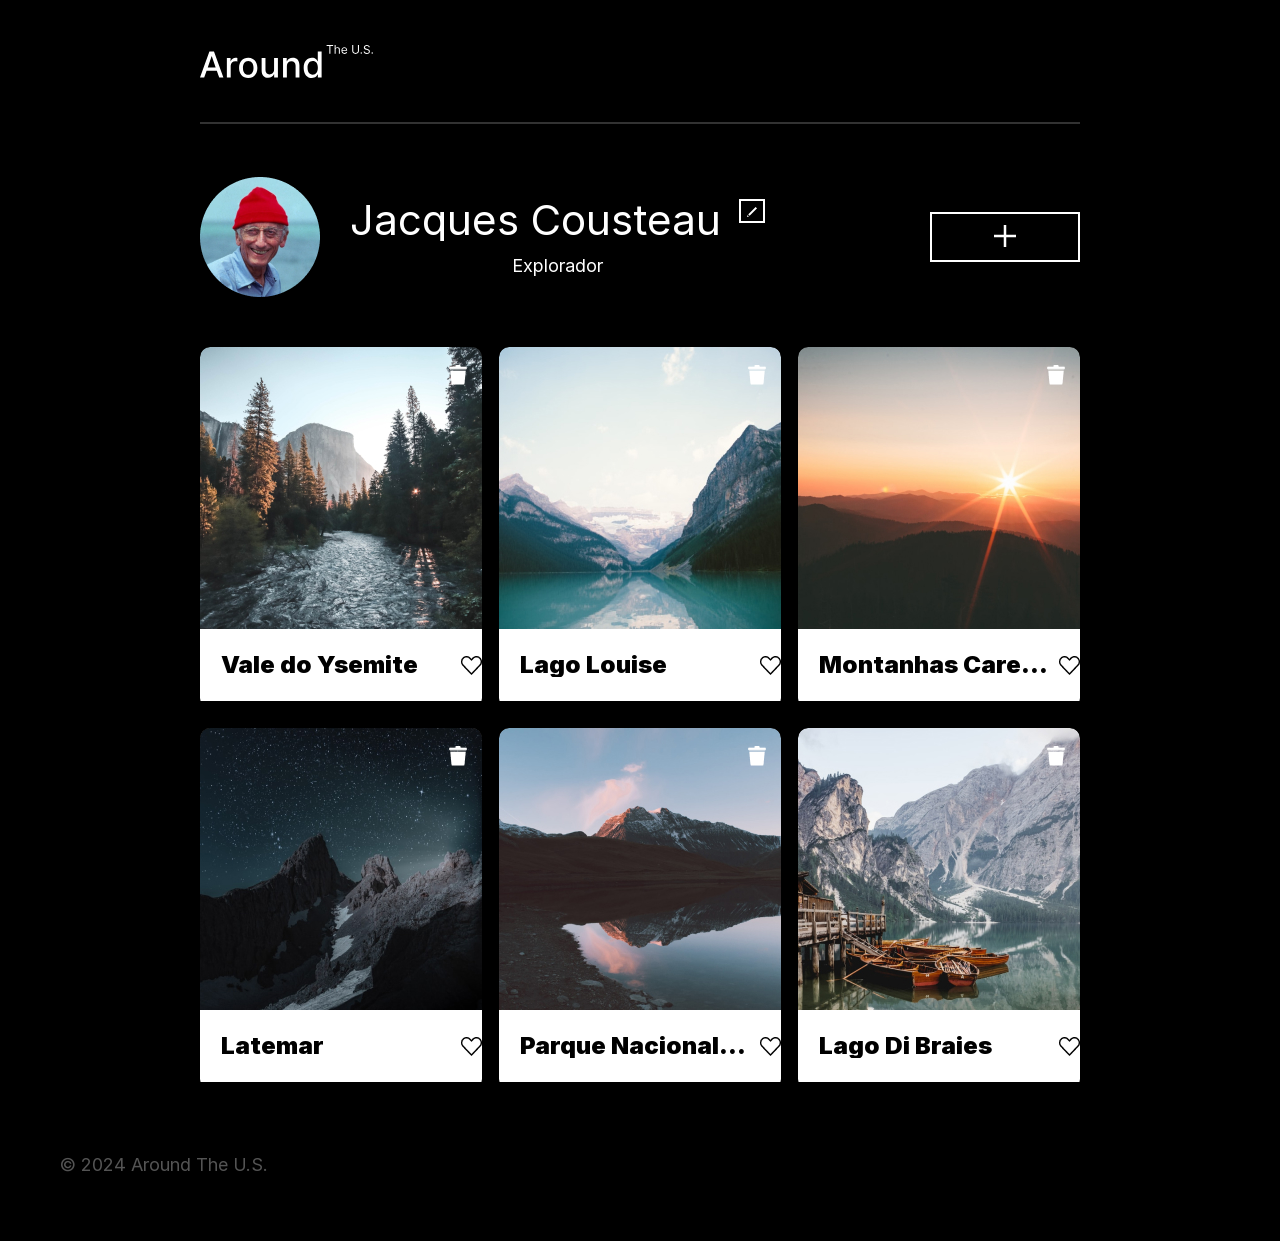
==== index.html @ ab7e91a5 "new update" ====
<!DOCTYPE html>
<html lang="pt-BR">
  <head>
    <meta charset="UTF-8" />
    <meta name="viewport" content="width=device-width, initial-scale=1.0" />
    <meta name="description" content="EUA Afora" />
    <meta name="author" content="Raphaela Koline Rudnik" />
    <meta name="keywords" content="fotografias, rede social" />
    <link rel="stylesheet" href="./pages/index.css" />
    <link rel="icon" href="./favicon.ico.svg" type="image/favicon" />
    <title>EUA Afora</title>
  </head>

  <body>
    <div class="page">
      <header class="header">
        <img
          class="header__vector"
          src="./images/logo.svg"
          alt="logo escrita around the U.S.A"
        />
        <hr class="header__line" />
      </header>
      <main>
        <section class="profile">
          <img
            class="profile__avatar-image"
            src="./images/Avatar.png"
            alt="imagem de homem mais velho com cabelo branco e touca vermelha"
          />

          <div class="profile__info">
            <div class="profile__name-button">
              <h2 class="profile__name">Jacques Cousteau</h2>
              <button class="profile__info-edit-button" type="button">
                <img
                  class="profile__info-edit-button-vector"
                  src="./images/Vector.png"
                  alt="pincel"
                />
              </button>
            </div>
            <h3 class="profile__info-function">Explorador</h3>
          </div>

          <button class="profile__add-button" type="button">
            <img
              class="profile__add-button-vector"
              src="./images/addbutton.png"
              alt="sinal de mais"
            />
          </button>
        </section>

        <section class="elements">
          <div class="element">
            <div class="element__rectangle">
              <img
                class="element__image"
                src="images/yosemite.jpg"
                alt="foto de rio com pinheiros em volta e montanhas"
              />
              <div class="element__info">
                <h3 class="element__text">Vale do Ysemite</h3>
                <button class="element__like-button"></button>
              </div>
              <button class="element__trash-button"></button>
            </div>
          </div>

          <div class="element">
            <div class="element__rectangle">
              <img
                class="element__image"
                src="images/lago-louise.jpg"
                alt="foto de rio com montanhas com neve"
              />
              <div class="element__info">
                <h3 class="element__text">Lago Louise</h3>
                <button class="element__like-button"></button>
              </div>
              <button class="element__trash-button"></button>
            </div>
          </div>

          <div class="element">
            <div class="element__rectangle">
              <img
                class="element__image"
                src="images/montanhas.jpg"
                alt="foto de montanhas com por do sol"
              />
              <div class="element__info">
                <h3 class="element__text">Montanhas Care...</h3>
                <button class="element__like-button"></button>
              </div>
              <button class="element__trash-button"></button>
            </div>
          </div>

          <div class="element">
            <div class="element__rectangle">
              <img
                class="element__image"
                src="images/latemar.jpg"
                alt="foto de montanhas a noite com o céu estrelado"
              />
              <div class="element__info">
                <h3 class="element__text">Latemar</h3>
                <button class="element__like-button"></button>
              </div>
              <button class="element__trash-button"></button>
            </div>
          </div>

          <div class="element">
            <div class="element__rectangle">
              <img
                class="element__image"
                src="images/parque-nacional.jpg"
                alt="foto de rio com montanhas com neve"
              />
              <div class="element__info">
                <h3 class="element__text">Parque Nacional...</h3>
                <button class="element__like-button"></button>
              </div>
              <button class="element__trash-button"></button>
            </div>
          </div>

          <div class="element">
            <div class="element__rectangle">
              <img
                class="element__image"
                src="images/lago-di-braies.jpg"
                alt="foto de rio com montanhas com neve e um pier de madeira"
              />
              <div class="element__info">
                <h3 class="element__text">Lago Di Braies</h3>
                <button class="element__like-button"></button>
              </div>
              <button class="element__trash-button"></button>
            </div>
          </div>
        </section>

        <div class="popup">
          <div class="popup__content">
            <img
              class="popup__close-icon"
              src="images/CloseIcon.png"
              alt="icone de x"
            />

            <form class="form">
              <h2 class="popup__title">Editar perfíl</h2>
              <div class="popup__field">
                <input
                  class="popup__input"
                  type="text"
                  id="form__input-name"
                  placeholder="nome"
                />
              </div>
              <hr class="popup__line" />

              <div class="popup__field">
                <input
                  class="popup__input"
                  type="text"
                  id="form__input-function"
                  placeholder="sobre mim"
                />
              </div>
              <hr class="popup__line" />

              <button class="popup__submit-button" type="submit">Salvar</button>
            </form>
          </div>
        </div>

        <div class="popup__newplace">
          <div class="popup__content-newplace">
            <img
              class="popup__close-icon_newplace"
              src="images/CloseIcon.png"
              alt="icone de x"
            />

            <form class="form__newplace">
              <h2 class="popup__title-newplace">Novo local</h2>
              <div class="popup__field-newplace">
                <input
                  class="popup__input-newplace"
                  type="text"
                  id="form__input-title"
                  placeholder="Título"
                />
              </div>
              <hr class="popup__line-newplace" />

              <div class="popup__field-newplace">
                <input
                  class="popup__input-newplace"
                  type="url"
                  id="form__input-image"
                  placeholder="Link de imagem"
                />
              </div>
              <hr class="popup__line-newplace" />

              <button class="popup__submit-button_newplace" type="submit">
                Criar
              </button>
            </form>
          </div>
        </div>
        <div class="popup__image">
          <div class="popup__image-content">
            <img
              class="popup__close-icon_image"
              src="images/CloseIcon.png"
              alt="icone de x"
            />

            <img class="popup__image-photo" alt="" src="" />
            <h3 class="popup__image-text"></h3>
          </div>
        </div>
      </main>
      <footer class="footer">© 2024 Around The U.S.</footer>
    </div>
    <script src="./scripts/index.js"></script>
  </body>
</html>
---- pages/index.css ----
@import url("../vendor/normalize.css");
@import url("../vendor/fonts.css");
@import url("../blocks/page.css");
@import url("../blocks/header.css");
@import url("../blocks/profile.css");
@import url("../blocks/elements.css");
@import url("../blocks/popup.css");
@import url("../blocks/popupnewplace.css");
@import url("../blocks/popupimage.css");
@import url("../blocks/footer.css");
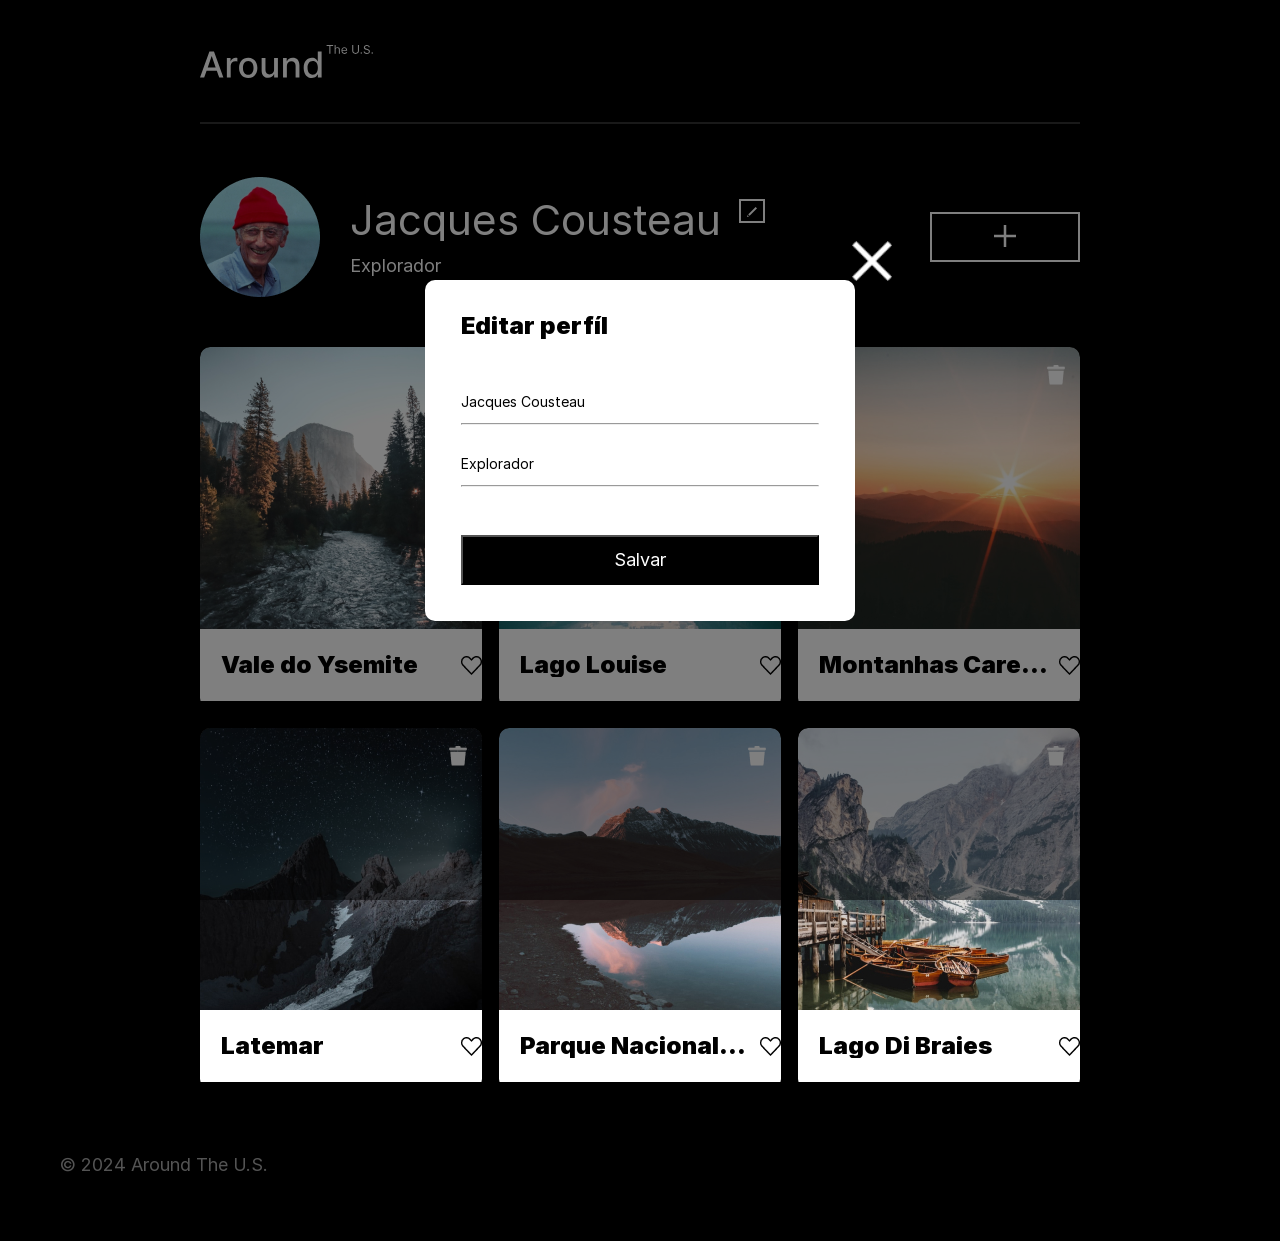
==== commit 6f0127b4: "new updates" ====
--- a/index.html
+++ b/index.html
@@ -152,7 +152,7 @@
               alt="icone de x"
             />
 
-            <form class="form">
+            <form class="form popup__form">
               <h2 class="popup__title">Editar perfíl</h2>
               <div class="popup__field">
                 <input
@@ -160,9 +160,13 @@
                   type="text"
                   id="form__input-name"
                   placeholder="nome"
-                />
-              </div>
-              <hr class="popup__line" />
+                  required
+                  minlength="2"
+                  maxlength="40"
+                />
+                <span class="popup__error" id="form__input-name-error"></span>
+                <hr class="popup__line" />
+              </div>
 
               <div class="popup__field">
                 <input
@@ -170,11 +174,20 @@
                   type="text"
                   id="form__input-function"
                   placeholder="sobre mim"
-                />
-              </div>
-              <hr class="popup__line" />
-
-              <button class="popup__submit-button" type="submit">Salvar</button>
+                  required
+                  minlength="2"
+                  maxlength="200"
+                />
+                <span
+                  class="popup__error"
+                  id="form__input-function-error"
+                ></span>
+                <hr class="popup__line" />
+              </div>
+
+              <button class="popup__submit-button popup__button" type="submit">
+                Salvar
+              </button>
             </form>
           </div>
         </div>
@@ -187,29 +200,36 @@
               alt="icone de x"
             />
 
-            <form class="form__newplace">
+            <form class="form__newplace popup__form">
               <h2 class="popup__title-newplace">Novo local</h2>
-              <div class="popup__field-newplace">
-                <input
-                  class="popup__input-newplace"
+              <div class="popup__field-newplace popup__field">
+                <input
+                  class="popup__input-newplace popup__input"
                   type="text"
                   id="form__input-title"
                   placeholder="Título"
-                />
-              </div>
-              <hr class="popup__line-newplace" />
-
-              <div class="popup__field-newplace">
-                <input
-                  class="popup__input-newplace"
+                  required
+                  minlength="2"
+                  maxlength="30"
+                />
+                <span class="popup__error" id="form__input-title-error"></span>
+                <hr class="popup__line-newplace popup__line" />
+              </div>
+
+              <div class="popup__field-newplace popup__field">
+                <input
+                  class="popup__input-newplace popup__input"
                   type="url"
+                  name="link"
                   id="form__input-image"
                   placeholder="Link de imagem"
-                />
-              </div>
-              <hr class="popup__line-newplace" />
-
-              <button class="popup__submit-button_newplace" type="submit">
+                  required
+                />
+                <span class="popup__error" id="form__input-image-error"></span>
+                <hr class="popup__line-newplace popup__line" />
+              </div>
+
+              <button class="popup__submit-button popup__button" type="submit">
                 Criar
               </button>
             </form>
@@ -223,7 +243,7 @@
               alt="icone de x"
             />
 
-            <img class="popup__image-photo" alt="" src="" />
+            <img class="popup__image-photo popup__form" alt="" src="" />
             <h3 class="popup__image-text"></h3>
           </div>
         </div>
@@ -231,5 +251,6 @@
       <footer class="footer">© 2024 Around The U.S.</footer>
     </div>
     <script src="./scripts/index.js"></script>
+    <script src="./scripts/validate.js"></script>
   </body>
 </html>
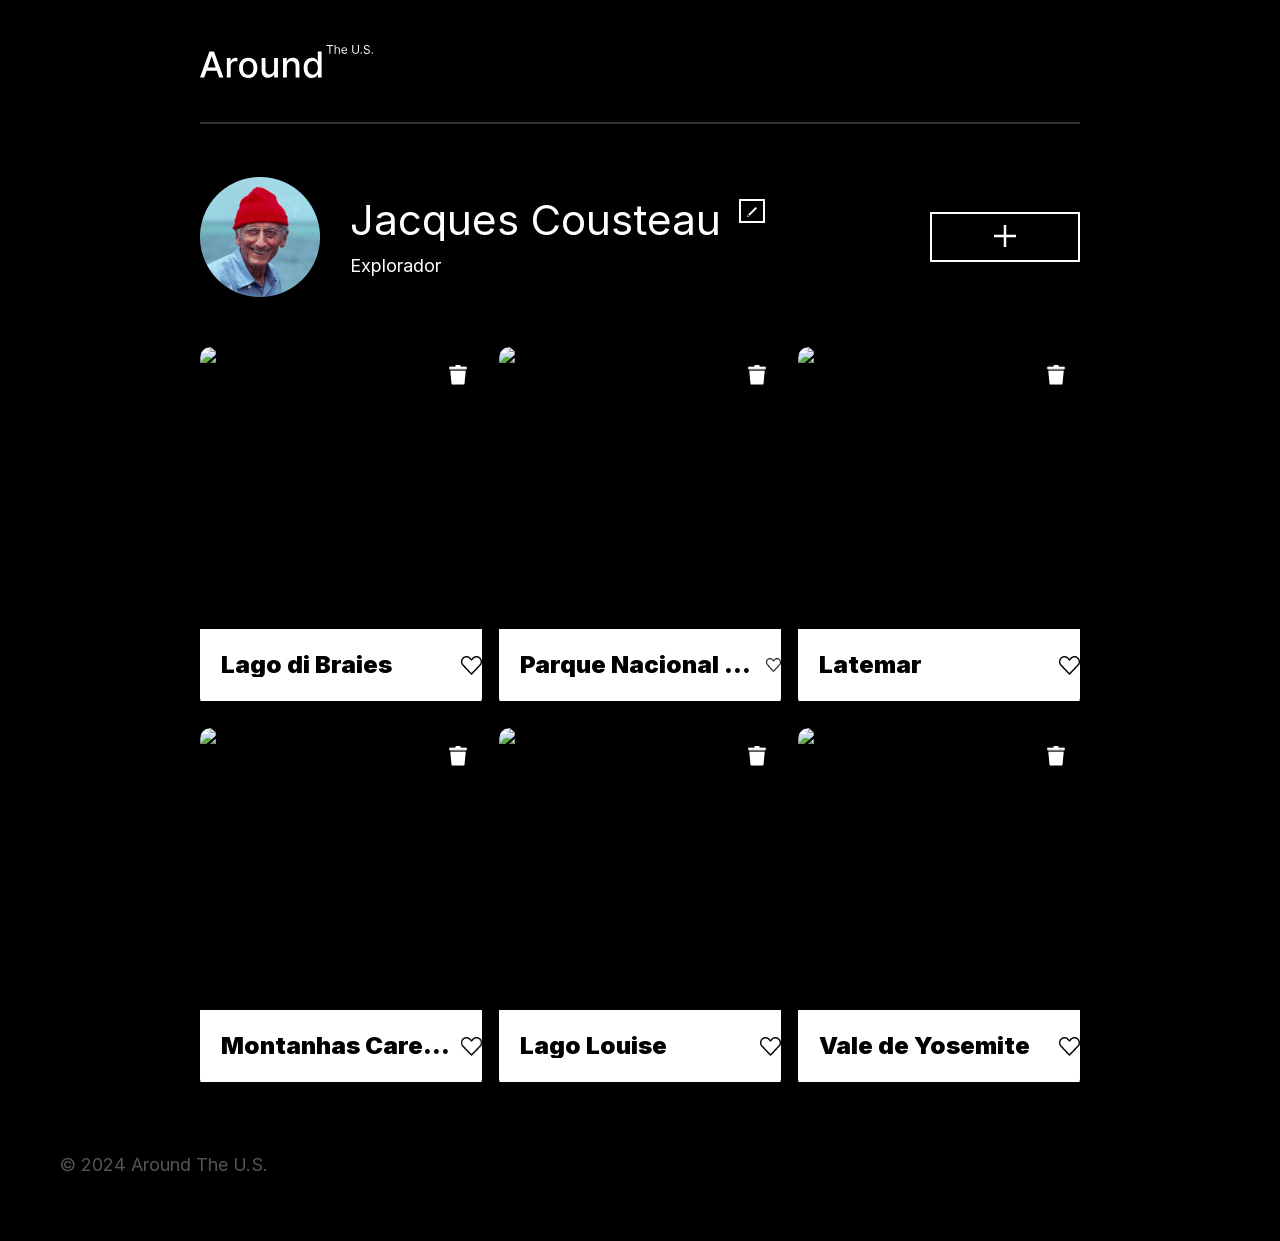
==== commit cdb6e002: "atualização de classes." ====
--- a/index.html
+++ b/index.html
@@ -52,97 +52,19 @@
           </button>
         </section>
 
-        <section class="elements">
+        <section class="elements"></section>
+        <template id="card-template">
           <div class="element">
             <div class="element__rectangle">
-              <img
-                class="element__image"
-                src="images/yosemite.jpg"
-                alt="foto de rio com pinheiros em volta e montanhas"
-              />
+              <img class="element__image" src="" alt="" />
               <div class="element__info">
-                <h3 class="element__text">Vale do Ysemite</h3>
+                <h3 class="element__text"></h3>
                 <button class="element__like-button"></button>
               </div>
               <button class="element__trash-button"></button>
             </div>
           </div>
-
-          <div class="element">
-            <div class="element__rectangle">
-              <img
-                class="element__image"
-                src="images/lago-louise.jpg"
-                alt="foto de rio com montanhas com neve"
-              />
-              <div class="element__info">
-                <h3 class="element__text">Lago Louise</h3>
-                <button class="element__like-button"></button>
-              </div>
-              <button class="element__trash-button"></button>
-            </div>
-          </div>
-
-          <div class="element">
-            <div class="element__rectangle">
-              <img
-                class="element__image"
-                src="images/montanhas.jpg"
-                alt="foto de montanhas com por do sol"
-              />
-              <div class="element__info">
-                <h3 class="element__text">Montanhas Care...</h3>
-                <button class="element__like-button"></button>
-              </div>
-              <button class="element__trash-button"></button>
-            </div>
-          </div>
-
-          <div class="element">
-            <div class="element__rectangle">
-              <img
-                class="element__image"
-                src="images/latemar.jpg"
-                alt="foto de montanhas a noite com o céu estrelado"
-              />
-              <div class="element__info">
-                <h3 class="element__text">Latemar</h3>
-                <button class="element__like-button"></button>
-              </div>
-              <button class="element__trash-button"></button>
-            </div>
-          </div>
-
-          <div class="element">
-            <div class="element__rectangle">
-              <img
-                class="element__image"
-                src="images/parque-nacional.jpg"
-                alt="foto de rio com montanhas com neve"
-              />
-              <div class="element__info">
-                <h3 class="element__text">Parque Nacional...</h3>
-                <button class="element__like-button"></button>
-              </div>
-              <button class="element__trash-button"></button>
-            </div>
-          </div>
-
-          <div class="element">
-            <div class="element__rectangle">
-              <img
-                class="element__image"
-                src="images/lago-di-braies.jpg"
-                alt="foto de rio com montanhas com neve e um pier de madeira"
-              />
-              <div class="element__info">
-                <h3 class="element__text">Lago Di Braies</h3>
-                <button class="element__like-button"></button>
-              </div>
-              <button class="element__trash-button"></button>
-            </div>
-          </div>
-        </section>
+        </template>
 
         <div class="popup">
           <div class="popup__content">
@@ -250,7 +172,6 @@
       </main>
       <footer class="footer">© 2024 Around The U.S.</footer>
     </div>
-    <script src="./scripts/index.js"></script>
-    <script src="./scripts/validate.js"></script>
+    <script src="./scripts/index.js" type="module" defer></script>
   </body>
 </html>
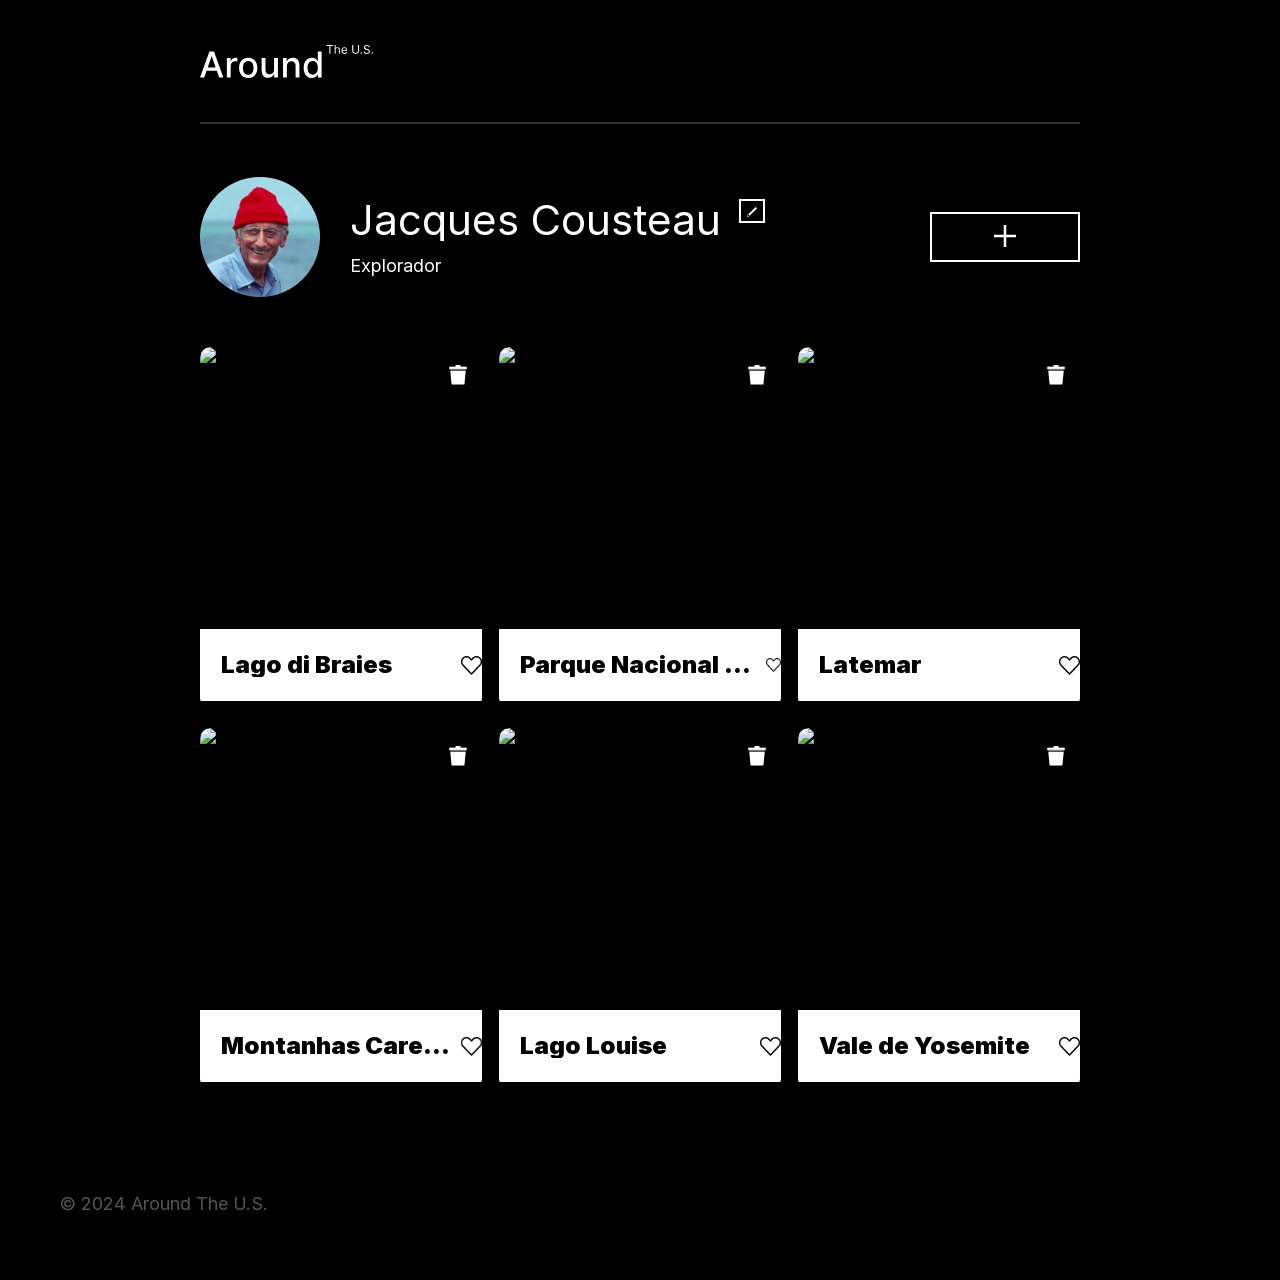
==== commit 47ef8fc7: "last update" ====
--- a/index.html
+++ b/index.html
@@ -1,4 +1,4 @@
-<!DOCTYPE html>
+<!doctype html>
 <html lang="pt-BR">
   <head>
     <meta charset="UTF-8" />
@@ -66,10 +66,10 @@
           </div>
         </template>
 
-        <div class="popup">
+        <div class="popup popup__profile">
           <div class="popup__content">
             <img
-              class="popup__close-icon"
+              class="popup__close"
               src="images/CloseIcon.png"
               alt="icone de x"
             />
@@ -114,10 +114,10 @@
           </div>
         </div>
 
-        <div class="popup__newplace">
+        <div class="popup popup__newplace">
           <div class="popup__content-newplace">
             <img
-              class="popup__close-icon_newplace"
+              class="popup__close"
               src="images/CloseIcon.png"
               alt="icone de x"
             />
@@ -157,21 +157,21 @@
             </form>
           </div>
         </div>
-        <div class="popup__image">
-          <div class="popup__image-content">
+        <div class="popup popup_type_image">
+          <div class="popup__content">
             <img
-              class="popup__close-icon_image"
+              class="popup__close"
               src="images/CloseIcon.png"
               alt="icone de x"
             />
 
-            <img class="popup__image-photo popup__form" alt="" src="" />
-            <h3 class="popup__image-text"></h3>
+            <img class="popup__image" alt="" src="" />
+            <h3 class="popup__caption"></h3>
           </div>
         </div>
       </main>
       <footer class="footer">© 2024 Around The U.S.</footer>
     </div>
-    <script src="./scripts/index.js" type="module" defer></script>
+    <script src="./pages/index.js" type="module" defer></script>
   </body>
 </html>
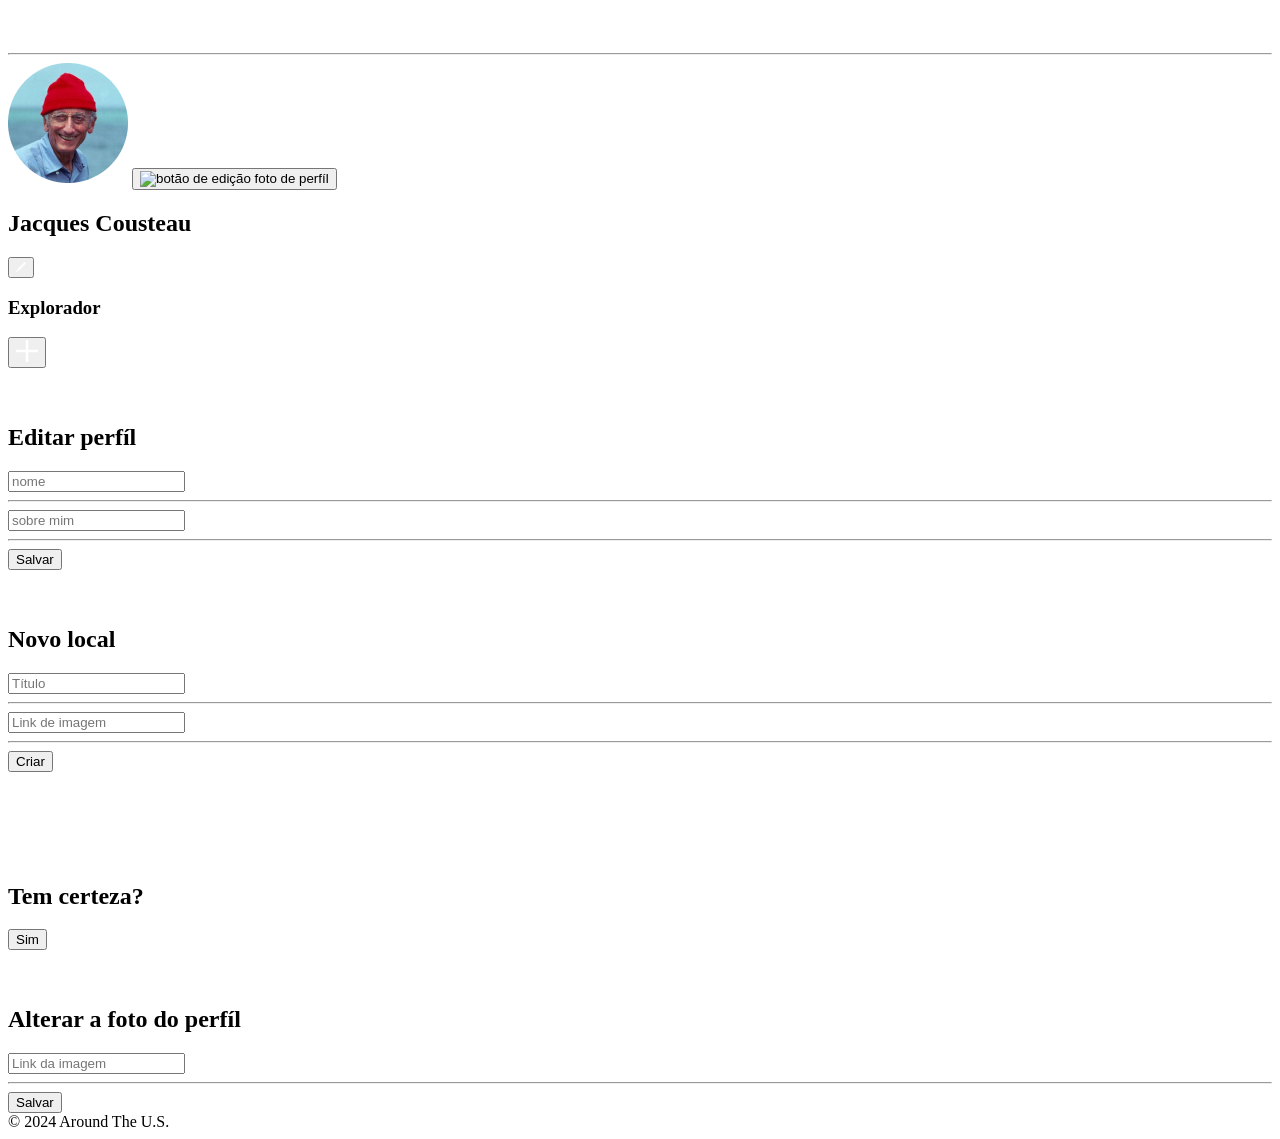
==== commit d247294b: "change html to root" ====
--- a/index.html
+++ b/index.html
@@ -6,7 +6,7 @@
     <meta name="description" content="EUA Afora" />
     <meta name="author" content="Raphaela Koline Rudnik" />
     <meta name="keywords" content="fotografias, rede social" />
-    <link rel="stylesheet" href="./pages/index.css" />
+    <link rel="stylesheet" href="./page/index.css" />
     <link rel="icon" href="./favicon.ico.svg" type="image/favicon" />
     <title>EUA Afora</title>
   </head>
@@ -28,6 +28,13 @@
             src="./images/Avatar.png"
             alt="imagem de homem mais velho com cabelo branco e touca vermelha"
           />
+          <button class="profile__avatar-edit-button" type="button">
+            <img
+              class="profile__avatar-edit-button-vector"
+              src="./images/EditPhoto.png"
+              alt="botão de edição foto de perfíl"
+            />
+          </button>
 
           <div class="profile__info">
             <div class="profile__name-button">
@@ -74,7 +81,7 @@
               alt="icone de x"
             />
 
-            <form class="form popup__form">
+            <form class="form popup__form popup__profile">
               <h2 class="popup__title">Editar perfíl</h2>
               <div class="popup__field">
                 <input
@@ -115,15 +122,15 @@
         </div>
 
         <div class="popup popup__newplace">
-          <div class="popup__content-newplace">
-            <img
-              class="popup__close"
-              src="images/CloseIcon.png"
-              alt="icone de x"
-            />
-
-            <form class="form__newplace popup__form">
-              <h2 class="popup__title-newplace">Novo local</h2>
+          <div class="popup__content">
+            <img
+              class="popup__close"
+              src="images/CloseIcon.png"
+              alt="icone de x"
+            />
+
+            <form class="form popup__form popup__newplace">
+              <h2 class="popup__title">Novo local</h2>
               <div class="popup__field-newplace popup__field">
                 <input
                   class="popup__input-newplace popup__input"
@@ -158,7 +165,7 @@
           </div>
         </div>
         <div class="popup popup_type_image">
-          <div class="popup__content">
+          <div class="popup__content popup__content_type_image">
             <img
               class="popup__close"
               src="images/CloseIcon.png"
@@ -167,11 +174,65 @@
 
             <img class="popup__image" alt="" src="" />
             <h3 class="popup__caption"></h3>
+          </div>
+        </div>
+
+        <div class="popup popup_type_confirmation">
+          <div class="popup__content">
+            <img
+              class="popup__close popup__cancel-button"
+              src="images/CloseIcon.png"
+              alt="icone de x"
+            />
+            <form class="form popup__form">
+              <h2 class="popup__title">Tem certeza?</h2>
+              <button
+                class="popup__submit-button popup__button popup__confirm-button"
+                type="button"
+              >
+                Sim
+              </button>
+            </form>
+          </div>
+        </div>
+
+        <div class="popup popup_type_edit-avatar">
+          <div class="popup__content">
+            <img
+              class="popup__close"
+              src="images/CloseIcon.png"
+              alt="icone de x"
+            />
+
+            <form class="popup__form">
+              <h2 class="popup__title">Alterar a foto do perfíl</h2>
+              <div class="popup__field-editphoto popup__field">
+                <input
+                  class="popup__input-editphoto popup__input"
+                  type="url"
+                  name="Avatar"
+                  id="form__input-avatar"
+                  placeholder="Link da imagem"
+                  required
+                  minlength="2"
+                  maxlength="200"
+                />
+                <span
+                  class="popup__error"
+                  id="form__input-editphoto-error"
+                ></span>
+                <hr class="popup__line-editphoto popup__line" />
+              </div>
+
+              <button class="popup__submit-button popup__button" type="submit">
+                Salvar
+              </button>
+            </form>
           </div>
         </div>
       </main>
       <footer class="footer">© 2024 Around The U.S.</footer>
     </div>
-    <script src="./pages/index.js" type="module" defer></script>
+    <script src="./page/index.js" type="module" defer></script>
   </body>
 </html>
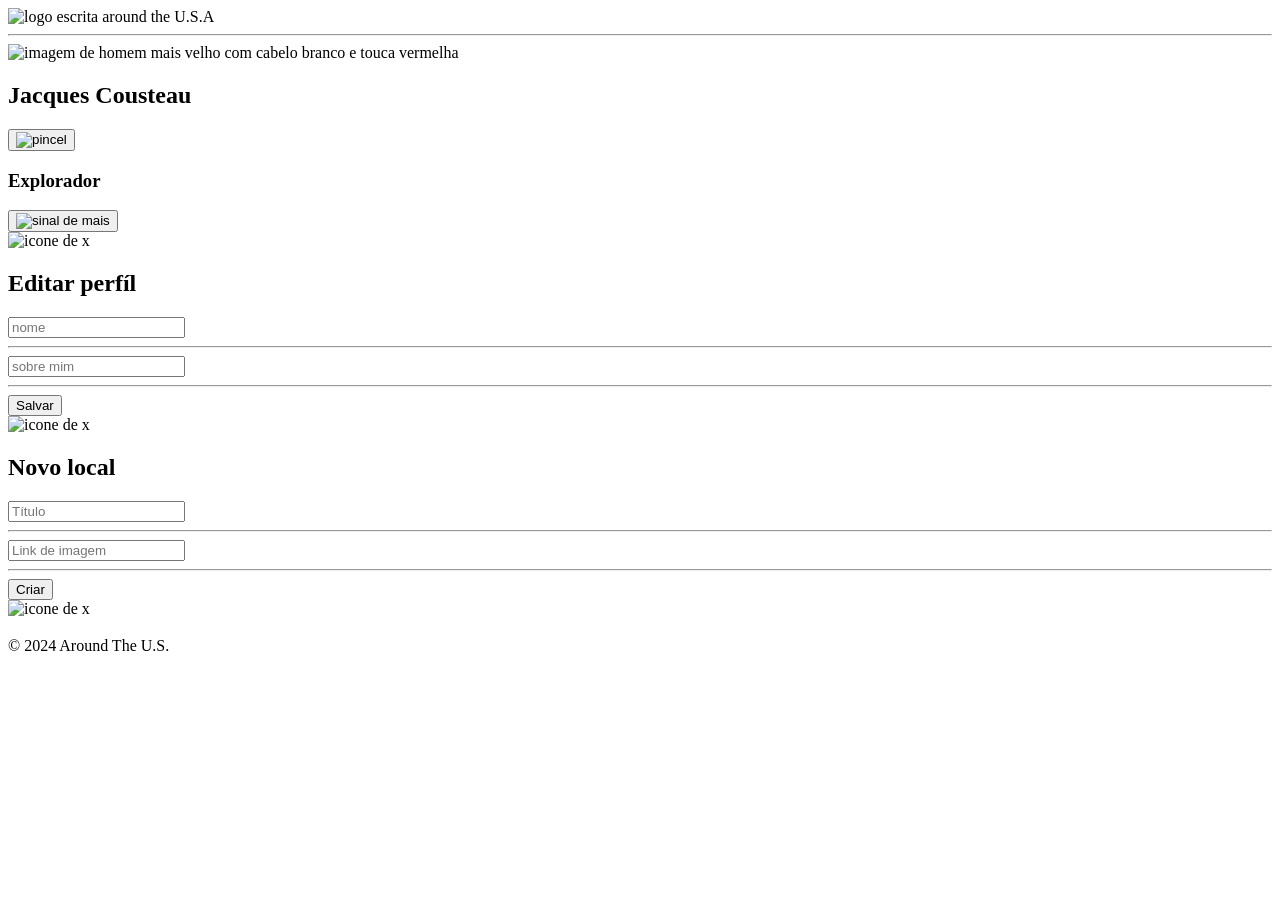
==== commit aff4e004: "gambiarra do redirect" ====
--- a/index.html
+++ b/index.html
@@ -1,238 +1,11 @@
 <!doctype html>
-<html lang="pt-BR">
+<html>
   <head>
-    <meta charset="UTF-8" />
-    <meta name="viewport" content="width=device-width, initial-scale=1.0" />
-    <meta name="description" content="EUA Afora" />
-    <meta name="author" content="Raphaela Koline Rudnik" />
-    <meta name="keywords" content="fotografias, rede social" />
-    <link rel="stylesheet" href="./page/index.css" />
-    <link rel="icon" href="./favicon.ico.svg" type="image/favicon" />
-    <title>EUA Afora</title>
+    <meta charset="utf-8" />
+    <meta http-equiv="refresh" content="0; url=src/index.html" />
+    <link rel="canonical" href="src/index.html" />
   </head>
-
   <body>
-    <div class="page">
-      <header class="header">
-        <img
-          class="header__vector"
-          src="./images/logo.svg"
-          alt="logo escrita around the U.S.A"
-        />
-        <hr class="header__line" />
-      </header>
-      <main>
-        <section class="profile">
-          <img
-            class="profile__avatar-image"
-            src="./images/Avatar.png"
-            alt="imagem de homem mais velho com cabelo branco e touca vermelha"
-          />
-          <button class="profile__avatar-edit-button" type="button">
-            <img
-              class="profile__avatar-edit-button-vector"
-              src="./images/EditPhoto.png"
-              alt="botão de edição foto de perfíl"
-            />
-          </button>
-
-          <div class="profile__info">
-            <div class="profile__name-button">
-              <h2 class="profile__name">Jacques Cousteau</h2>
-              <button class="profile__info-edit-button" type="button">
-                <img
-                  class="profile__info-edit-button-vector"
-                  src="./images/Vector.png"
-                  alt="pincel"
-                />
-              </button>
-            </div>
-            <h3 class="profile__info-function">Explorador</h3>
-          </div>
-
-          <button class="profile__add-button" type="button">
-            <img
-              class="profile__add-button-vector"
-              src="./images/addbutton.png"
-              alt="sinal de mais"
-            />
-          </button>
-        </section>
-
-        <section class="elements"></section>
-        <template id="card-template">
-          <div class="element">
-            <div class="element__rectangle">
-              <img class="element__image" src="" alt="" />
-              <div class="element__info">
-                <h3 class="element__text"></h3>
-                <button class="element__like-button"></button>
-              </div>
-              <button class="element__trash-button"></button>
-            </div>
-          </div>
-        </template>
-
-        <div class="popup popup__profile">
-          <div class="popup__content">
-            <img
-              class="popup__close"
-              src="images/CloseIcon.png"
-              alt="icone de x"
-            />
-
-            <form class="form popup__form popup__profile">
-              <h2 class="popup__title">Editar perfíl</h2>
-              <div class="popup__field">
-                <input
-                  class="popup__input"
-                  type="text"
-                  id="form__input-name"
-                  placeholder="nome"
-                  required
-                  minlength="2"
-                  maxlength="40"
-                />
-                <span class="popup__error" id="form__input-name-error"></span>
-                <hr class="popup__line" />
-              </div>
-
-              <div class="popup__field">
-                <input
-                  class="popup__input"
-                  type="text"
-                  id="form__input-function"
-                  placeholder="sobre mim"
-                  required
-                  minlength="2"
-                  maxlength="200"
-                />
-                <span
-                  class="popup__error"
-                  id="form__input-function-error"
-                ></span>
-                <hr class="popup__line" />
-              </div>
-
-              <button class="popup__submit-button popup__button" type="submit">
-                Salvar
-              </button>
-            </form>
-          </div>
-        </div>
-
-        <div class="popup popup__newplace">
-          <div class="popup__content">
-            <img
-              class="popup__close"
-              src="images/CloseIcon.png"
-              alt="icone de x"
-            />
-
-            <form class="form popup__form popup__newplace">
-              <h2 class="popup__title">Novo local</h2>
-              <div class="popup__field-newplace popup__field">
-                <input
-                  class="popup__input-newplace popup__input"
-                  type="text"
-                  id="form__input-title"
-                  placeholder="Título"
-                  required
-                  minlength="2"
-                  maxlength="30"
-                />
-                <span class="popup__error" id="form__input-title-error"></span>
-                <hr class="popup__line-newplace popup__line" />
-              </div>
-
-              <div class="popup__field-newplace popup__field">
-                <input
-                  class="popup__input-newplace popup__input"
-                  type="url"
-                  name="link"
-                  id="form__input-image"
-                  placeholder="Link de imagem"
-                  required
-                />
-                <span class="popup__error" id="form__input-image-error"></span>
-                <hr class="popup__line-newplace popup__line" />
-              </div>
-
-              <button class="popup__submit-button popup__button" type="submit">
-                Criar
-              </button>
-            </form>
-          </div>
-        </div>
-        <div class="popup popup_type_image">
-          <div class="popup__content popup__content_type_image">
-            <img
-              class="popup__close"
-              src="images/CloseIcon.png"
-              alt="icone de x"
-            />
-
-            <img class="popup__image" alt="" src="" />
-            <h3 class="popup__caption"></h3>
-          </div>
-        </div>
-
-        <div class="popup popup_type_confirmation">
-          <div class="popup__content">
-            <img
-              class="popup__close popup__cancel-button"
-              src="images/CloseIcon.png"
-              alt="icone de x"
-            />
-            <form class="form popup__form">
-              <h2 class="popup__title">Tem certeza?</h2>
-              <button
-                class="popup__submit-button popup__button popup__confirm-button"
-                type="button"
-              >
-                Sim
-              </button>
-            </form>
-          </div>
-        </div>
-
-        <div class="popup popup_type_edit-avatar">
-          <div class="popup__content">
-            <img
-              class="popup__close"
-              src="images/CloseIcon.png"
-              alt="icone de x"
-            />
-
-            <form class="popup__form">
-              <h2 class="popup__title">Alterar a foto do perfíl</h2>
-              <div class="popup__field-editphoto popup__field">
-                <input
-                  class="popup__input-editphoto popup__input"
-                  type="url"
-                  name="Avatar"
-                  id="form__input-avatar"
-                  placeholder="Link da imagem"
-                  required
-                  minlength="2"
-                  maxlength="200"
-                />
-                <span
-                  class="popup__error"
-                  id="form__input-editphoto-error"
-                ></span>
-                <hr class="popup__line-editphoto popup__line" />
-              </div>
-
-              <button class="popup__submit-button popup__button" type="submit">
-                Salvar
-              </button>
-            </form>
-          </div>
-        </div>
-      </main>
-      <footer class="footer">© 2024 Around The U.S.</footer>
-    </div>
-    <script src="./page/index.js" type="module" defer></script>
+    <a href="src/index.html">Redirecting...</a>
   </body>
 </html>
